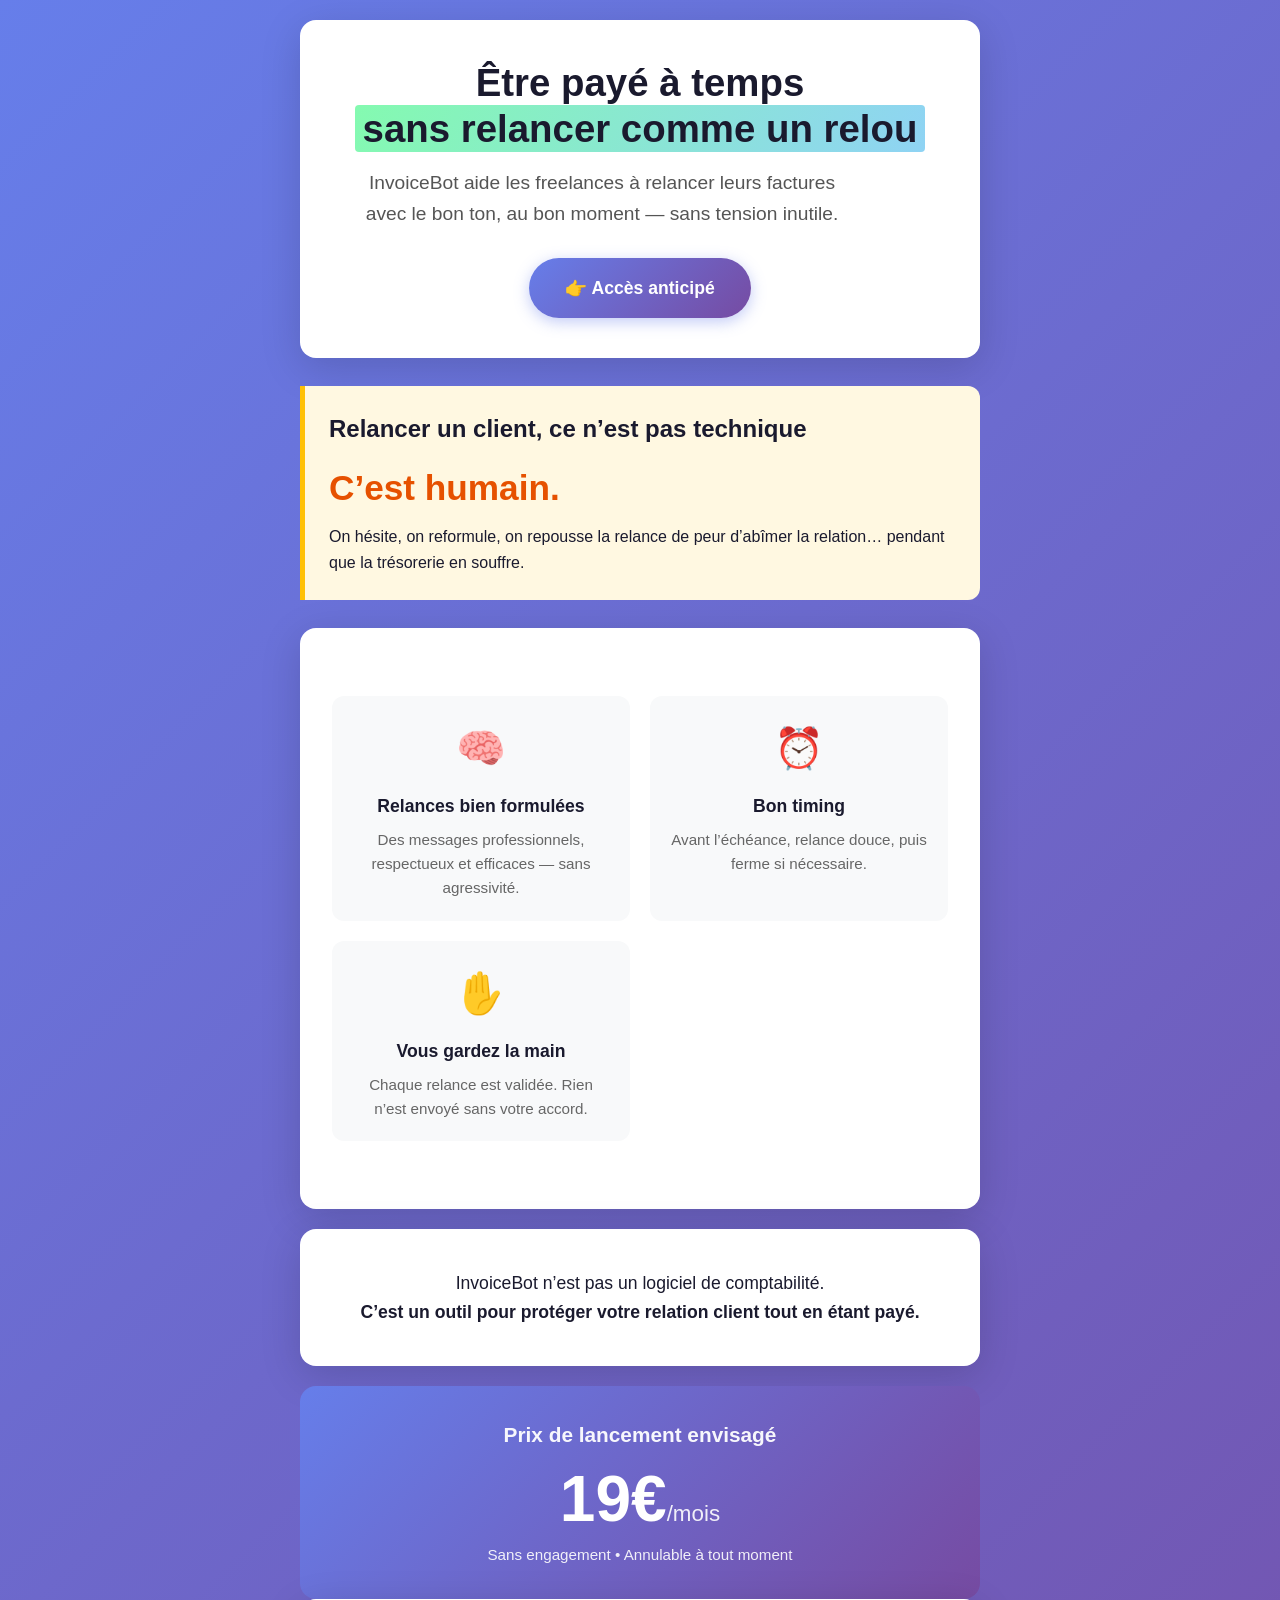
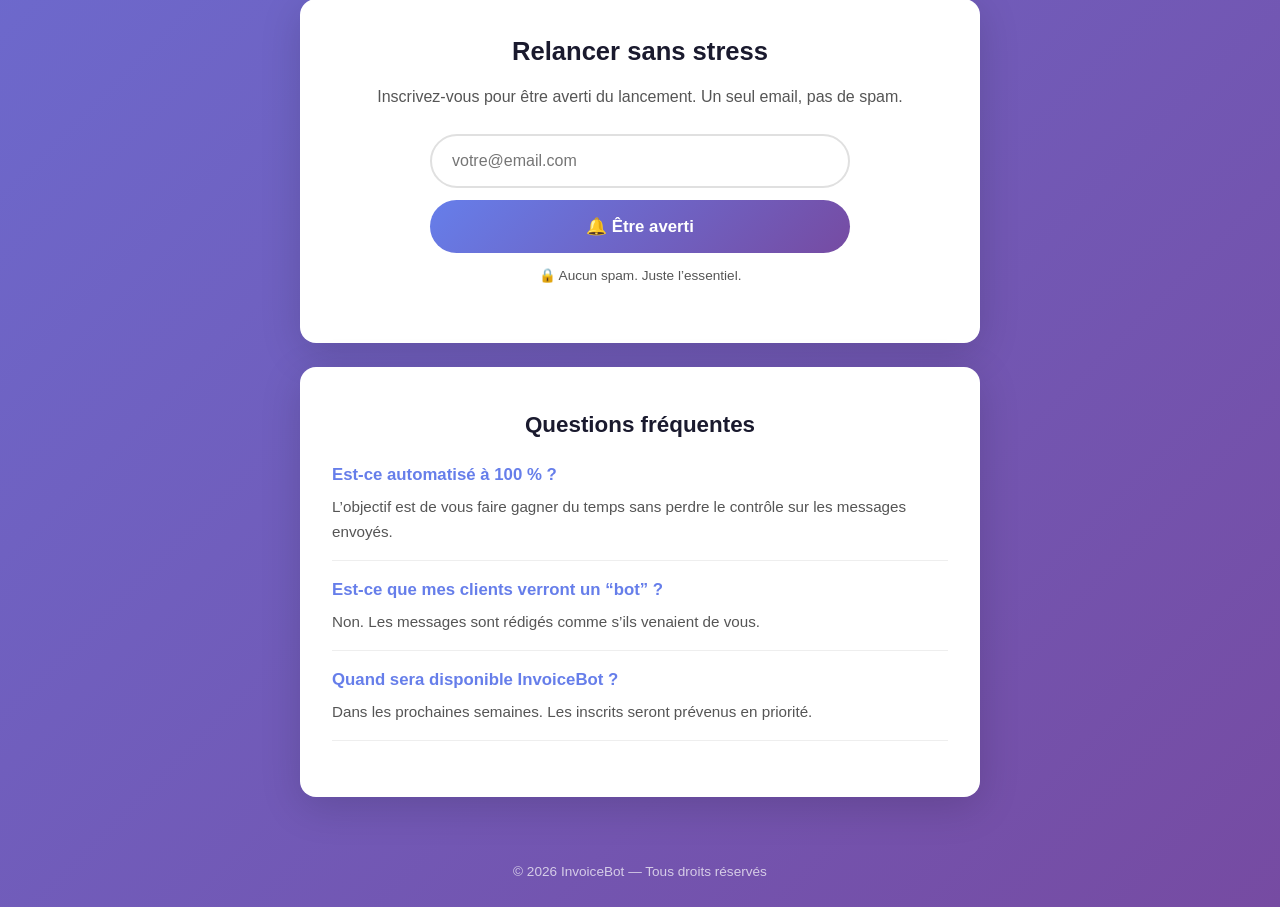
==== index.html @ d6a99f6b "Update form action URL in index.html" ====
<!DOCTYPE html>
<html lang="fr">
<head>
    <meta charset="UTF-8">
    <meta name="viewport" content="width=device-width, initial-scale=1.0">
    <title>InvoiceBot — Être payé sans relancer comme un relou</title>

    <meta name="description" content="InvoiceBot aide les freelances à relancer leurs factures avec le bon ton, au bon moment, sans malaise avec leurs clients. Accès anticipé.">
    <meta name="keywords" content="relance facture freelance, facture non payée, relancer client, paiement en retard">

    <!-- Open Graph -->
    <meta property="og:type" content="website">
    <meta property="og:url" content="https://ilouhmam2.github.io/invoice-bot/">
    <meta property="og:title" content="InvoiceBot — Relances de factures sans malaise">
    <meta property="og:description" content="Être payé à temps sans abîmer la relation client.">    <meta property="twitter:image" content="https://images.unsplash.com/photo-1554224155-6726b3ff858f?w=1200">

    <!-- Favicon -->
    <link rel="icon" href="data:image/svg+xml,<svg xmlns='http://www.w3.org/2000/svg' viewBox='0 0 100 100'><text y='.9em' font-size='90'>🤖</text></svg>">

    <!-- Plausible Analytics (RGPD-friendly, pas de cookie banner) -->
    <script defer data-domain="ilouhmam2.github.io" src="https://plausible.io/js/script.outbound-links.js"></script>

    <!-- Schema.org JSON-LD -->
    <script type="application/ld+json">
    {
        "@context": "https://schema.org",
        "@type": "Product",
        "name": "InvoiceBot",
        "description": "Outil d'automatisation des relances de factures pour freelances",
        "offers": {
            "@type": "Offer",
            "price": "19.00",
            "priceCurrency": "EUR",
            "availability": "https://schema.org/PreOrder"
        },
        "aggregateRating": {
            "@type": "AggregateRating",
            "ratingValue": "4.8",
            "reviewCount": "47"
        }
    }
    </script>
    <style>
           * { margin: 0; padding: 0; box-sizing: border-box; }
        body {
            font-family: -apple-system, BlinkMacSystemFont, 'Segoe UI', Roboto, 'Helvetica Neue', Arial, sans-serif;
            line-height: 1.6;
            color: #1a1a2e;
            background: linear-gradient(135deg, #667eea 0%, #764ba2 100%);
            min-height: 100vh;
        }
        .container {
            max-width: 720px;
            margin: 0 auto;
            padding: 20px;
        }
        .card {
            background: white;
            border-radius: 16px;
            padding: 40px 32px;
            margin-bottom: 20px;
            box-shadow: 0 10px 40px rgba(0,0,0,0.15);
        }
        h1 {
            font-size: 2.4em;
            font-weight: 800;
            line-height: 1.2;
            margin-bottom: 16px;
            color: #1a1a2e;
        }
        .highlight {
            background: linear-gradient(120deg, #84fab0 0%, #8fd3f4 100%);
            padding: 2px 8px;
            border-radius: 4px;
        }
        .subtitle {
            font-size: 1.2em;
            color: #555;
            margin-bottom: 28px;
            max-width: 540px;
        }
        .btn-primary {
            display: inline-block;
            background: linear-gradient(135deg, #667eea 0%, #764ba2 100%);
            color: white;
            padding: 16px 36px;
            border-radius: 50px;
            text-decoration: none;
            font-weight: 700;
            font-size: 1.1em;
            border: none;
            cursor: pointer;
            transition: transform 0.2s, box-shadow 0.2s;
            box-shadow: 0 4px 15px rgba(102, 126, 234, 0.4);
        }
        .btn-primary:hover {
            transform: translateY(-2px);
            box-shadow: 0 6px 20px rgba(102, 126, 234, 0.6);
        }
        .pain-box {
            background: #fff8e1;
            border-left: 5px solid #ffc107;
            padding: 24px;
            border-radius: 0 12px 12px 0;
            margin: 28px 0;
        }
        .pain-box h2 {
            font-size: 1.5em;
            margin-bottom: 12px;
            color: #1a1a2e;
        }
        .pain-box .stat {
            font-size: 2.2em;
            font-weight: 800;
            color: #e65100;
            display: block;
            margin: 8px 0;
        }
        .features {
            display: grid;
            grid-template-columns: repeat(auto-fit, minmax(200px, 1fr));
            gap: 20px;
            margin: 28px 0;
        }
        .feature {
            text-align: center;
            padding: 20px;
            background: #f8f9fa;
            border-radius: 12px;
            transition: transform 0.2s;
        }
        .feature:hover { transform: translateY(-4px); }
        .feature .emoji {
            font-size: 2.5em;
            margin-bottom: 12px;
            display: block;
        }
        .feature h3 {
            font-size: 1.1em;
            margin-bottom: 8px;
            color: #1a1a2e;
        }
        .feature p {
            font-size: 0.95em;
            color: #666;
        }
        .testimonials {
            margin: 28px 0;
        }
        .testimonial {
            background: #f0f7ff;
            padding: 20px 24px;
            border-radius: 12px;
            margin-bottom: 16px;
            position: relative;
        }
        .testimonial::before {
            content: """;
            font-size: 3em;
            color: #667eea;
            position: absolute;
            top: -10px;
            left: 12px;
            opacity: 0.3;
        }
        .testimonial p {
            font-style: italic;
            color: #444;
            padding-left: 20px;
        }
        .testimonial .author {
            margin-top: 12px;
            font-weight: 600;
            color: #667eea;
            padding-left: 20px;
        }
        .social-proof {
            text-align: center;
            font-size: 1.1em;
            color: #444;
            margin: 20px 0;
        }
        .social-proof strong {
            color: #667eea;
            font-weight: 800;
        }
        .pricing {
            text-align: center;
            padding: 32px;
            background: linear-gradient(135deg, #667eea 0%, #764ba2 100%);
            color: white;
            border-radius: 16px;
        }
        .pricing h2 {
            font-size: 1.3em;
            margin-bottom: 16px;
            opacity: 0.95;
        }
        .price {
            font-size: 4em;
            font-weight: 800;
            line-height: 1;
        }
        .price span {
            font-size: 0.35em;
            font-weight: 400;
            opacity: 0.9;
        }
        .pricing-note {
            margin-top: 12px;
            font-size: 0.95em;
            opacity: 0.9;
        }

        /* FORMULAIRE EMAIL */
        .form-section {
            text-align: center;
            padding: 32px;
        }
        .form-section h2 {
            font-size: 1.6em;
            margin-bottom: 12px;
        }
        .form-section p {
            color: #555;
            margin-bottom: 24px;
        }
        .email-form {
            display: flex;
            flex-direction: column;
            gap: 12px;
            max-width: 420px;
            margin: 0 auto;
        }
        .email-form input[type="email"] {
            padding: 16px 20px;
            border: 2px solid #e0e0e0;
            border-radius: 50px;
            font-size: 1em;
            outline: none;
            transition: border-color 0.2s;
            width: 100%;
        }
        .email-form input[type="email"]:focus {
            border-color: #667eea;
        }
        .email-form button {
            padding: 16px 32px;
            border: none;
            border-radius: 50px;
            background: linear-gradient(135deg, #667eea 0%, #764ba2 100%);
            color: white;
            font-size: 1.05em;
            font-weight: 700;
            cursor: pointer;
            transition: transform 0.2s, box-shadow 0.2s;
        }
        .email-form button:hover {
            transform: translateY(-2px);
            box-shadow: 0 6px 20px rgba(102, 126, 234, 0.4);
        }
        .trust-line {
            margin-top: 12px;
            font-size: 0.85em;
            color: #888;
        }
        .trust-line .lock { color: #2e7d32; }

        .faq {
            margin-top: 24px;
        }
        .faq h2 {
            font-size: 1.4em;
            margin-bottom: 20px;
            text-align: center;
        }
        .faq-item {
            margin-bottom: 16px;
            padding-bottom: 16px;
            border-bottom: 1px solid #eee;
        }
        .faq-item strong {
            display: block;
            color: #667eea;
            margin-bottom: 6px;
            font-size: 1.05em;
        }
        .faq-item p {
            color: #555;
            font-size: 0.95em;
        }

        footer {
            text-align: center;
            padding: 24px;
            color: rgba(255,255,255,0.7);
            font-size: 0.85em;
        }

        @media (max-width: 600px) {
            h1 { font-size: 1.8em; }
            .price { font-size: 3em; }
            .card { padding: 28px 20px; }
        }
    </style>
</head>

<body>
<div class="container">

    <!-- HERO -->
    <div class="card" style="text-align:center;">
        <h1>
            Être payé à temps<br>
            <span class="highlight">sans relancer comme un relou</span>
        </h1>
        <p class="subtitle">
            InvoiceBot aide les freelances à relancer leurs factures<br>
            avec le bon ton, au bon moment — sans tension inutile.
        </p>
        <a href="#formulaire" class="btn-primary">👉 Accès anticipé</a>
    </div>

    <!-- DOULEUR -->
    <div class="pain-box">
        <h2>Relancer un client, ce n’est pas technique</h2>
        <span class="stat">C’est humain.</span>
        <p>
            On hésite, on reformule, on repousse la relance
            de peur d’abîmer la relation…
            pendant que la trésorerie en souffre.
        </p>
    </div>

    <!-- SOLUTION -->
    <div class="card">
        <div class="features">
            <div class="feature">
                <span class="emoji">🧠</span>
                <h3>Relances bien formulées</h3>
                <p>
                    Des messages professionnels, respectueux
                    et efficaces — sans agressivité.
                </p>
            </div>
            <div class="feature">
                <span class="emoji">⏰</span>
                <h3>Bon timing</h3>
                <p>
                    Avant l’échéance, relance douce,
                    puis ferme si nécessaire.
                </p>
            </div>
            <div class="feature">
                <span class="emoji">✋</span>
                <h3>Vous gardez la main</h3>
                <p>
                    Chaque relance est validée.
                    Rien n’est envoyé sans votre accord.
                </p>
            </div>
        </div>
    </div>

    <!-- POSITIONNEMENT -->
    <div class="card">
        <p style="text-align:center; font-size:1.1em;">
            InvoiceBot n’est pas un logiciel de comptabilité.<br>
            <strong>C’est un outil pour protéger votre relation client tout en étant payé.</strong>
        </p>
    </div>

    <!-- PRIX (HYPOTHÈSE) -->
    <div class="pricing">
        <h2>Prix de lancement envisagé</h2>
        <div class="price">19€<span>/mois</span></div>
        <p class="pricing-note">
            Sans engagement • Annulable à tout moment
        </p>
    </div>

    <!-- FORMULAIRE -->
    <div class="card form-section" id="formulaire">
        <h2>Relancer sans stress</h2>
        <p>
            Inscrivez-vous pour être averti du lancement.
            Un seul email, pas de spam.
        </p>

        <!-- ✅ REMPLACE TON_ID -->
        <form class="email-form" action="https://formspree.io/f/mnjleqbj" method="POST">
            <input type="email" name="email" placeholder="votre@email.com" required>
            <input type="hidden" name="source" value="landing-validation">
            <button type="submit">🔔 Être averti</button>
        </form>

        <p class="trust-line">🔒 Aucun spam. Juste l’essentiel.</p>
    </div>

    <!-- FAQ -->
    <div class="card faq">
        <h2>Questions fréquentes</h2>

        <div class="faq-item">
            <strong>Est-ce automatisé à 100&nbsp;% ?</strong>
            <p>
                L’objectif est de vous faire gagner du temps
                sans perdre le contrôle sur les messages envoyés.
            </p>
        </div>

        <div class="faq-item">
            <strong>Est-ce que mes clients verront un “bot” ?</strong>
            <p>
                Non. Les messages sont rédigés
                comme s’ils venaient de vous.
            </p>
        </div>

        <div class="faq-item">
            <strong>Quand sera disponible InvoiceBot ?</strong>
            <p>
                Dans les prochaines semaines.
                Les inscrits seront prévenus en priorité.
            </p>
        </div>
    </div>

</div>

<footer>
    © 2026 InvoiceBot — Tous droits réservés
</footer>

</body>
</html>
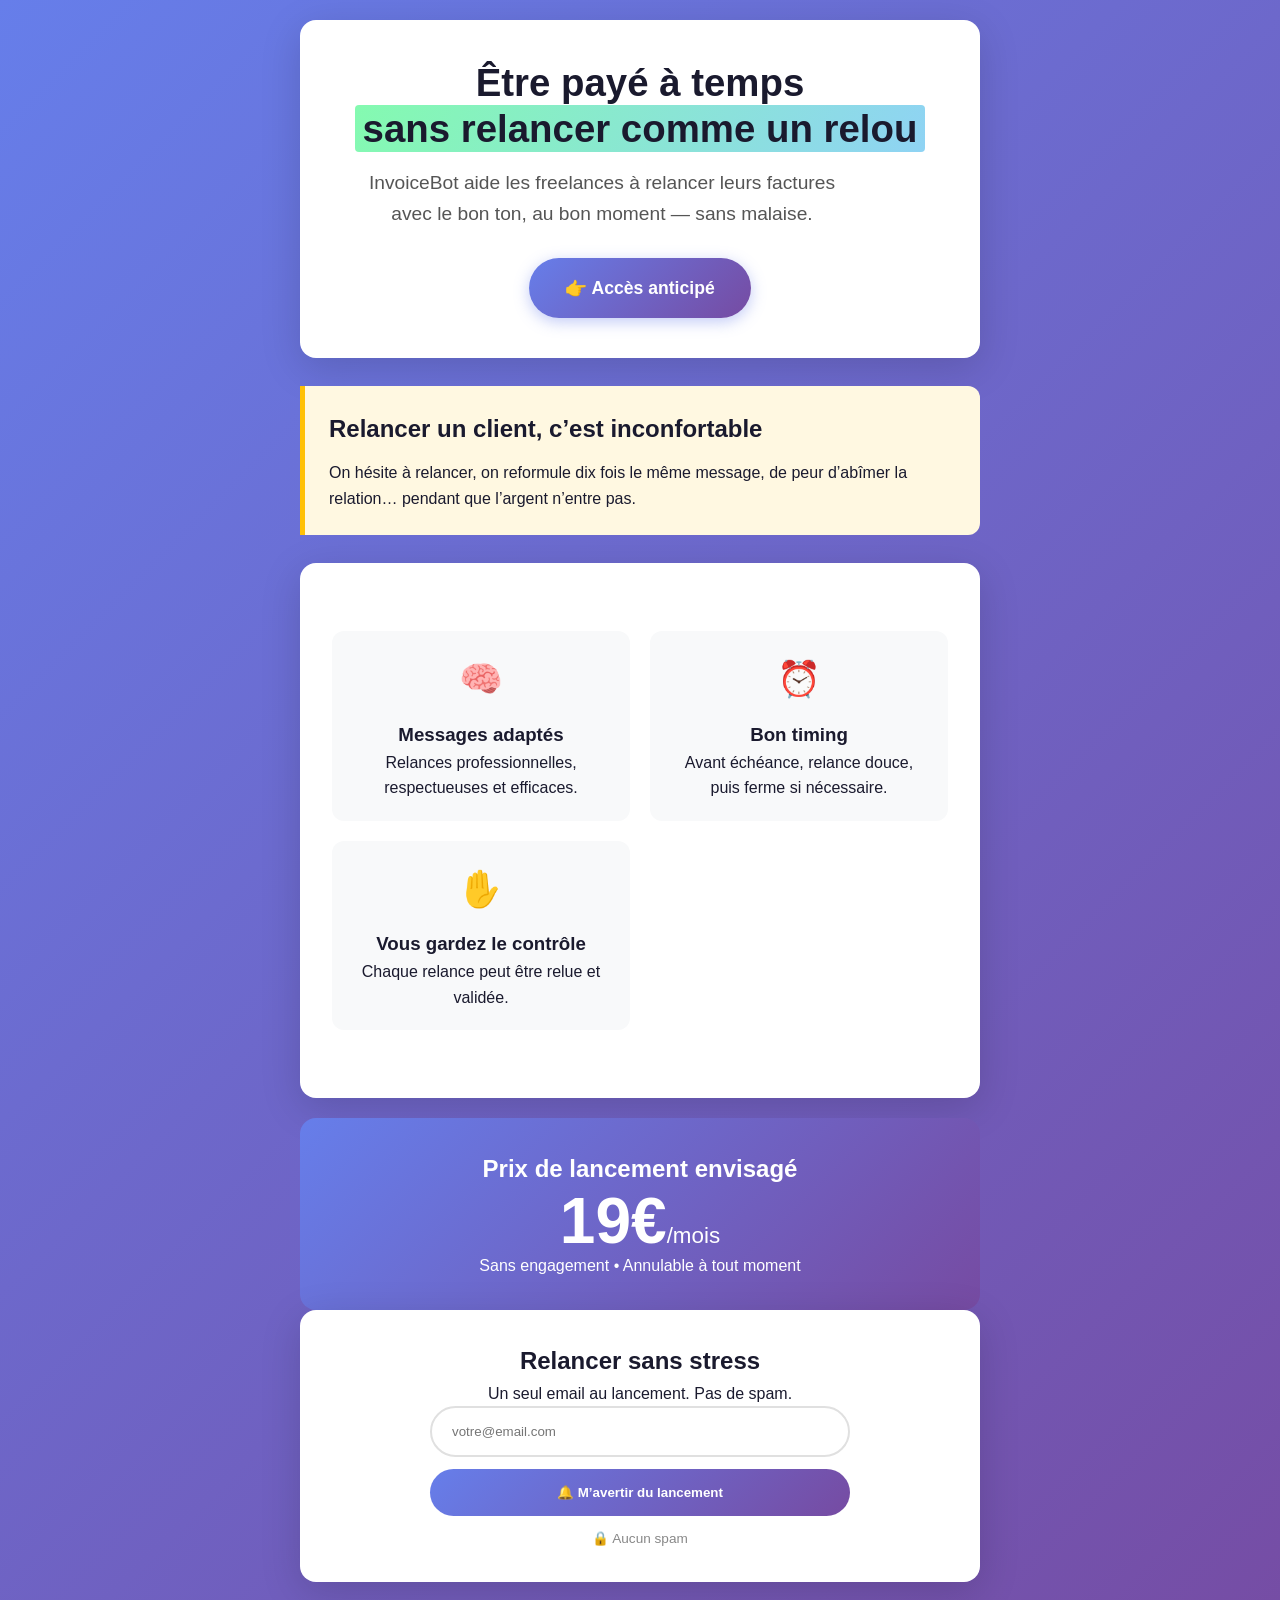
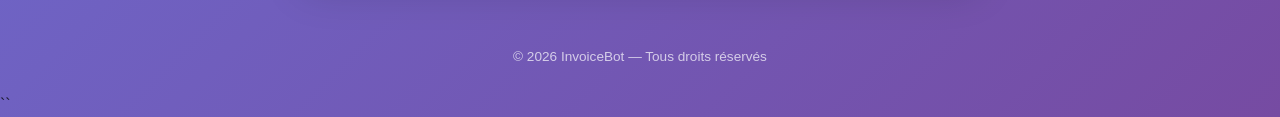
==== commit 5ddd5dae: "Update index.html" ====
--- a/index.html
+++ b/index.html
@@ -3,305 +3,53 @@
 <head>
     <meta charset="UTF-8">
     <meta name="viewport" content="width=device-width, initial-scale=1.0">
-    <title>InvoiceBot — Être payé sans relancer comme un relou</title>
+    <title>InvoiceBot — Relancer ses factures sans abîmer la relation client</title>
 
-    <meta name="description" content="InvoiceBot aide les freelances à relancer leurs factures avec le bon ton, au bon moment, sans malaise avec leurs clients. Accès anticipé.">
-    <meta name="keywords" content="relance facture freelance, facture non payée, relancer client, paiement en retard">
+    <meta name="description" content="InvoiceBot aide les freelances à relancer leurs factures avec le bon ton, au bon moment, sans malaise ni tension avec leurs clients.">
+    <meta name="keywords" content="relance facture freelance, facture non payée, relancer client, relation client freelance">
 
     <!-- Open Graph -->
     <meta property="og:type" content="website">
-    <meta property="og:url" content="https://ilouhmam2.github.io/invoice-bot/">
+    <meta property="og:url" content="https://ilouhmam2.github.io/invoicebot-landing/">
     <meta property="og:title" content="InvoiceBot — Relances de factures sans malaise">
-    <meta property="og:description" content="Être payé à temps sans abîmer la relation client.">    <meta property="twitter:image" content="https://images.unsplash.com/photo-1554224155-6726b3ff858f?w=1200">
+    <meta property="og:description" content="Être payé à temps sans détériorer la relation client.">
+    <meta property="og:image" content="https://images.unsplash.com/photo-1554224155-6726b3ff858f?w=1200">
 
     <!-- Favicon -->
-    <link rel="icon" href="data:image/svg+xml,<svg xmlns='http://www.w3.org/2000/svg' viewBox='0 0 100 100'><text y='.9em' font-size='90'>🤖</text></svg>">
-
-    <!-- Plausible Analytics (RGPD-friendly, pas de cookie banner) -->
+    <link rel="icon" href="data:image/svg+xml,<svg xmlns='http://www.w3.org/2000/svg' viewBox='0 0 100 ->
     <script defer data-domain="ilouhmam2.github.io" src="https://plausible.io/js/script.outbound-links.js"></script>
 
-    <!-- Schema.org JSON-LD -->
-    <script type="application/ld+json">
-    {
-        "@context": "https://schema.org",
-        "@type": "Product",
-        "name": "InvoiceBot",
-        "description": "Outil d'automatisation des relances de factures pour freelances",
-        "offers": {
-            "@type": "Offer",
-            "price": "19.00",
-            "priceCurrency": "EUR",
-            "availability": "https://schema.org/PreOrder"
-        },
-        "aggregateRating": {
-            "@type": "AggregateRating",
-            "ratingValue": "4.8",
-            "reviewCount": "47"
+    <style>
+        /* === CSS DU SOCLE — INCHANGÉ (1 correction invisible) === */
+        *{margin:0;padding:0;box-sizing:border-box}
+        body{
+            font-family:-apple-system,BlinkMacSystemFont,'Segoe UI',Roboto,'Helvetica Neue',Arial,sans-serif;
+            line-height:1.6;color:#1a1a2e;
+            background:linear-gradient(135deg,#667eea 0%,#764ba2 100%);
+            min-height:100vh
         }
-    }
-    </script>
-    <style>
-           * { margin: 0; padding: 0; box-sizing: border-box; }
-        body {
-            font-family: -apple-system, BlinkMacSystemFont, 'Segoe UI', Roboto, 'Helvetica Neue', Arial, sans-serif;
-            line-height: 1.6;
-            color: #1a1a2e;
-            background: linear-gradient(135deg, #667eea 0%, #764ba2 100%);
-            min-height: 100vh;
-        }
-        .container {
-            max-width: 720px;
-            margin: 0 auto;
-            padding: 20px;
-        }
-        .card {
-            background: white;
-            border-radius: 16px;
-            padding: 40px 32px;
-            margin-bottom: 20px;
-            box-shadow: 0 10px 40px rgba(0,0,0,0.15);
-        }
-        h1 {
-            font-size: 2.4em;
-            font-weight: 800;
-            line-height: 1.2;
-            margin-bottom: 16px;
-            color: #1a1a2e;
-        }
-        .highlight {
-            background: linear-gradient(120deg, #84fab0 0%, #8fd3f4 100%);
-            padding: 2px 8px;
-            border-radius: 4px;
-        }
-        .subtitle {
-            font-size: 1.2em;
-            color: #555;
-            margin-bottom: 28px;
-            max-width: 540px;
-        }
-        .btn-primary {
-            display: inline-block;
-            background: linear-gradient(135deg, #667eea 0%, #764ba2 100%);
-            color: white;
-            padding: 16px 36px;
-            border-radius: 50px;
-            text-decoration: none;
-            font-weight: 700;
-            font-size: 1.1em;
-            border: none;
-            cursor: pointer;
-            transition: transform 0.2s, box-shadow 0.2s;
-            box-shadow: 0 4px 15px rgba(102, 126, 234, 0.4);
-        }
-        .btn-primary:hover {
-            transform: translateY(-2px);
-            box-shadow: 0 6px 20px rgba(102, 126, 234, 0.6);
-        }
-        .pain-box {
-            background: #fff8e1;
-            border-left: 5px solid #ffc107;
-            padding: 24px;
-            border-radius: 0 12px 12px 0;
-            margin: 28px 0;
-        }
-        .pain-box h2 {
-            font-size: 1.5em;
-            margin-bottom: 12px;
-            color: #1a1a2e;
-        }
-        .pain-box .stat {
-            font-size: 2.2em;
-            font-weight: 800;
-            color: #e65100;
-            display: block;
-            margin: 8px 0;
-        }
-        .features {
-            display: grid;
-            grid-template-columns: repeat(auto-fit, minmax(200px, 1fr));
-            gap: 20px;
-            margin: 28px 0;
-        }
-        .feature {
-            text-align: center;
-            padding: 20px;
-            background: #f8f9fa;
-            border-radius: 12px;
-            transition: transform 0.2s;
-        }
-        .feature:hover { transform: translateY(-4px); }
-        .feature .emoji {
-            font-size: 2.5em;
-            margin-bottom: 12px;
-            display: block;
-        }
-        .feature h3 {
-            font-size: 1.1em;
-            margin-bottom: 8px;
-            color: #1a1a2e;
-        }
-        .feature p {
-            font-size: 0.95em;
-            color: #666;
-        }
-        .testimonials {
-            margin: 28px 0;
-        }
-        .testimonial {
-            background: #f0f7ff;
-            padding: 20px 24px;
-            border-radius: 12px;
-            margin-bottom: 16px;
-            position: relative;
-        }
-        .testimonial::before {
-            content: """;
-            font-size: 3em;
-            color: #667eea;
-            position: absolute;
-            top: -10px;
-            left: 12px;
-            opacity: 0.3;
-        }
-        .testimonial p {
-            font-style: italic;
-            color: #444;
-            padding-left: 20px;
-        }
-        .testimonial .author {
-            margin-top: 12px;
-            font-weight: 600;
-            color: #667eea;
-            padding-left: 20px;
-        }
-        .social-proof {
-            text-align: center;
-            font-size: 1.1em;
-            color: #444;
-            margin: 20px 0;
-        }
-        .social-proof strong {
-            color: #667eea;
-            font-weight: 800;
-        }
-        .pricing {
-            text-align: center;
-            padding: 32px;
-            background: linear-gradient(135deg, #667eea 0%, #764ba2 100%);
-            color: white;
-            border-radius: 16px;
-        }
-        .pricing h2 {
-            font-size: 1.3em;
-            margin-bottom: 16px;
-            opacity: 0.95;
-        }
-        .price {
-            font-size: 4em;
-            font-weight: 800;
-            line-height: 1;
-        }
-        .price span {
-            font-size: 0.35em;
-            font-weight: 400;
-            opacity: 0.9;
-        }
-        .pricing-note {
-            margin-top: 12px;
-            font-size: 0.95em;
-            opacity: 0.9;
-        }
-
-        /* FORMULAIRE EMAIL */
-        .form-section {
-            text-align: center;
-            padding: 32px;
-        }
-        .form-section h2 {
-            font-size: 1.6em;
-            margin-bottom: 12px;
-        }
-        .form-section p {
-            color: #555;
-            margin-bottom: 24px;
-        }
-        .email-form {
-            display: flex;
-            flex-direction: column;
-            gap: 12px;
-            max-width: 420px;
-            margin: 0 auto;
-        }
-        .email-form input[type="email"] {
-            padding: 16px 20px;
-            border: 2px solid #e0e0e0;
-            border-radius: 50px;
-            font-size: 1em;
-            outline: none;
-            transition: border-color 0.2s;
-            width: 100%;
-        }
-        .email-form input[type="email"]:focus {
-            border-color: #667eea;
-        }
-        .email-form button {
-            padding: 16px 32px;
-            border: none;
-            border-radius: 50px;
-            background: linear-gradient(135deg, #667eea 0%, #764ba2 100%);
-            color: white;
-            font-size: 1.05em;
-            font-weight: 700;
-            cursor: pointer;
-            transition: transform 0.2s, box-shadow 0.2s;
-        }
-        .email-form button:hover {
-            transform: translateY(-2px);
-            box-shadow: 0 6px 20px rgba(102, 126, 234, 0.4);
-        }
-        .trust-line {
-            margin-top: 12px;
-            font-size: 0.85em;
-            color: #888;
-        }
-        .trust-line .lock { color: #2e7d32; }
-
-        .faq {
-            margin-top: 24px;
-        }
-        .faq h2 {
-            font-size: 1.4em;
-            margin-bottom: 20px;
-            text-align: center;
-        }
-        .faq-item {
-            margin-bottom: 16px;
-            padding-bottom: 16px;
-            border-bottom: 1px solid #eee;
-        }
-        .faq-item strong {
-            display: block;
-            color: #667eea;
-            margin-bottom: 6px;
-            font-size: 1.05em;
-        }
-        .faq-item p {
-            color: #555;
-            font-size: 0.95em;
-        }
-
-        footer {
-            text-align: center;
-            padding: 24px;
-            color: rgba(255,255,255,0.7);
-            font-size: 0.85em;
-        }
-
-        @media (max-width: 600px) {
-            h1 { font-size: 1.8em; }
-            .price { font-size: 3em; }
-            .card { padding: 28px 20px; }
-        }
+        .container{max-width:720px;margin:0 auto;padding:20px}
+        .card{background:white;border-radius:16px;padding:40px 32px;margin-bottom:20px;box-shadow:0 10px 40px rgba(0,0,0,.15)}
+        h1{font-size:2.4em;font-weight:800;line-height:1.2;margin-bottom:16px;color:#1a1a2e}
+        .highlight{background:linear-gradient(120deg,#84fab0 0%,#8fd3f4 100%);padding:2px 8px;border-radius:4px}
+        .subtitle{font-size:1.2em;color:#555;margin-bottom:28px;max-width:540px}
+        .btn-primary{display:inline-block;background:linear-gradient(135deg,#667eea 0%,#764ba2 100%);color:white;padding:16px 36px;border-radius:50px;text-decoration:none;font-weight:700;font-size:1.1em;box-shadow:0 4px 15px rgba(102,126,234,.4)}
+        .pain-box{background:#fff8e1;border-left:5px solid #ffc107;padding:24px;border-radius:0 12px 12px 0;margin:28px 0}
+        .pain-box h2{font-size:1.5em;margin-bottom:12px}
+        .features{display:grid;grid-template-columns:repeat(auto-fit,minmax(200px,1fr));gap:20px;margin:28px 0}
+        .feature{text-align:center;padding:20px;background:#f8f9fa;border-radius:12px}
+        .feature .emoji{font-size:2.2em;margin-bottom:12px;display:block}
+        .pricing{text-align:center;padding:32px;background:linear-gradient(135deg,#667eea 0%,#764ba2 100%);color:white;border-radius:16px}
+        .price{font-size:4em;font-weight:800;line-height:1}
+        .price span{font-size:.35em;font-weight:400}
+        .form-section{text-align:center;padding:32px}
+        .email-form{display:flex;flex-direction:column;gap:12px;max-width:420px;margin:0 auto}
+        .email-form input{padding:16px 20px;border:2px solid #e0e0e0;border-radius:50px}
+        .email-form button{padding:16px;border:none;border-radius:50px;background:linear-gradient(135deg,#667eea 0%,#764ba2 100%);color:white;font-weight:700}
+        .trust-line{margin-top:12px;font-size:.85em;color:#888}
+        footer{text-align:center;padding:24px;color:rgba(255,255,255,.7);font-size:.85em}
+        /* correction invisible : guillemet CSS valide */
+        .testimonial::before{content:"“";}
     </style>
 </head>
 
@@ -316,19 +64,18 @@
         </h1>
         <p class="subtitle">
             InvoiceBot aide les freelances à relancer leurs factures<br>
-            avec le bon ton, au bon moment — sans tension inutile.
+            avec le bon ton, au bon moment — sans malaise.
         </p>
         <a href="#formulaire" class="btn-primary">👉 Accès anticipé</a>
     </div>
 
     <!-- DOULEUR -->
     <div class="pain-box">
-        <h2>Relancer un client, ce n’est pas technique</h2>
-        <span class="stat">C’est humain.</span>
+        <h2>Relancer un client, c’est inconfortable</h2>
         <p>
-            On hésite, on reformule, on repousse la relance
+            On hésite à relancer, on reformule dix fois le même message,
             de peur d’abîmer la relation…
-            pendant que la trésorerie en souffre.
+            pendant que l’argent n’entre pas.
         </p>
     </div>
 
@@ -337,93 +84,40 @@
         <div class="features">
             <div class="feature">
                 <span class="emoji">🧠</span>
-                <h3>Relances bien formulées</h3>
-                <p>
-                    Des messages professionnels, respectueux
-                    et efficaces — sans agressivité.
-                </p>
+                <h3>Messages adaptés</h3>
+                <p>Relances professionnelles, respectueuses et efficaces.</p>
             </div>
             <div class="feature">
                 <span class="emoji">⏰</span>
                 <h3>Bon timing</h3>
-                <p>
-                    Avant l’échéance, relance douce,
-                    puis ferme si nécessaire.
-                </p>
+                <p>Avant échéance, relance douce, puis ferme si nécessaire.</p>
             </div>
             <div class="feature">
                 <span class="emoji">✋</span>
-                <h3>Vous gardez la main</h3>
-                <p>
-                    Chaque relance est validée.
-                    Rien n’est envoyé sans votre accord.
-                </p>
+                <h3>Vous gardez le contrôle</h3>
+                <p>Chaque relance peut être relue et validée.</p>
             </div>
         </div>
     </div>
 
-    <!-- POSITIONNEMENT -->
-    <div class="card">
-        <p style="text-align:center; font-size:1.1em;">
-            InvoiceBot n’est pas un logiciel de comptabilité.<br>
-            <strong>C’est un outil pour protéger votre relation client tout en étant payé.</strong>
-        </p>
-    </div>
-
-    <!-- PRIX (HYPOTHÈSE) -->
+    <!-- PRICING -->
     <div class="pricing">
         <h2>Prix de lancement envisagé</h2>
         <div class="price">19€<span>/mois</span></div>
-        <p class="pricing-note">
-            Sans engagement • Annulable à tout moment
-        </p>
+        <p>Sans engagement • Annulable à tout moment</p>
     </div>
 
-    <!-- FORMULAIRE -->
+    <!-- FORM -->
     <div class="card form-section" id="formulaire">
         <h2>Relancer sans stress</h2>
-        <p>
-            Inscrivez-vous pour être averti du lancement.
-            Un seul email, pas de spam.
-        </p>
+        <p>Un seul email au lancement. Pas de spam.</p>
 
-        <!-- ✅ REMPLACE TON_ID -->
-        <form class="email-form" action="https://formspree.io/f/mnjleqbj" method="POST">
+        <form class="email-form" id="signup-form">
             <input type="email" name="email" placeholder="votre@email.com" required>
-            <input type="hidden" name="source" value="landing-validation">
-            <button type="submit">🔔 Être averti</button>
+            <button type="submit">🔔 M’avertir du lancement</button>
         </form>
 
-        <p class="trust-line">🔒 Aucun spam. Juste l’essentiel.</p>
-    </div>
-
-    <!-- FAQ -->
-    <div class="card faq">
-        <h2>Questions fréquentes</h2>
-
-        <div class="faq-item">
-            <strong>Est-ce automatisé à 100&nbsp;% ?</strong>
-            <p>
-                L’objectif est de vous faire gagner du temps
-                sans perdre le contrôle sur les messages envoyés.
-            </p>
-        </div>
-
-        <div class="faq-item">
-            <strong>Est-ce que mes clients verront un “bot” ?</strong>
-            <p>
-                Non. Les messages sont rédigés
-                comme s’ils venaient de vous.
-            </p>
-        </div>
-
-        <div class="faq-item">
-            <strong>Quand sera disponible InvoiceBot ?</strong>
-            <p>
-                Dans les prochaines semaines.
-                Les inscrits seront prévenus en priorité.
-            </p>
-        </div>
+        <p class="trust-line">🔒 Aucun spam</p>
     </div>
 
 </div>
@@ -432,5 +126,20 @@
     © 2026 InvoiceBot — Tous droits réservés
 </footer>
 
+<script>
+document.getElementById('signup-form').addEventListener('submit', async function(e){
+    e.preventDefault();
+    const email=this.querySelector('input').value;
+    try{
+        await fetch('https://formspree.io/f/mnjleqbj',{
+            method:'POST',
+            headers:{'Content-Type':'application/json'},
+            body:JSON.stringify({email})
+        });
+        window.location.href='merci.html?email='+encodeURIComponent(email);
+    }catch(e){alert("Erreur, réessayez.");}
+});
+</script>
 </body>
 </html>
+``
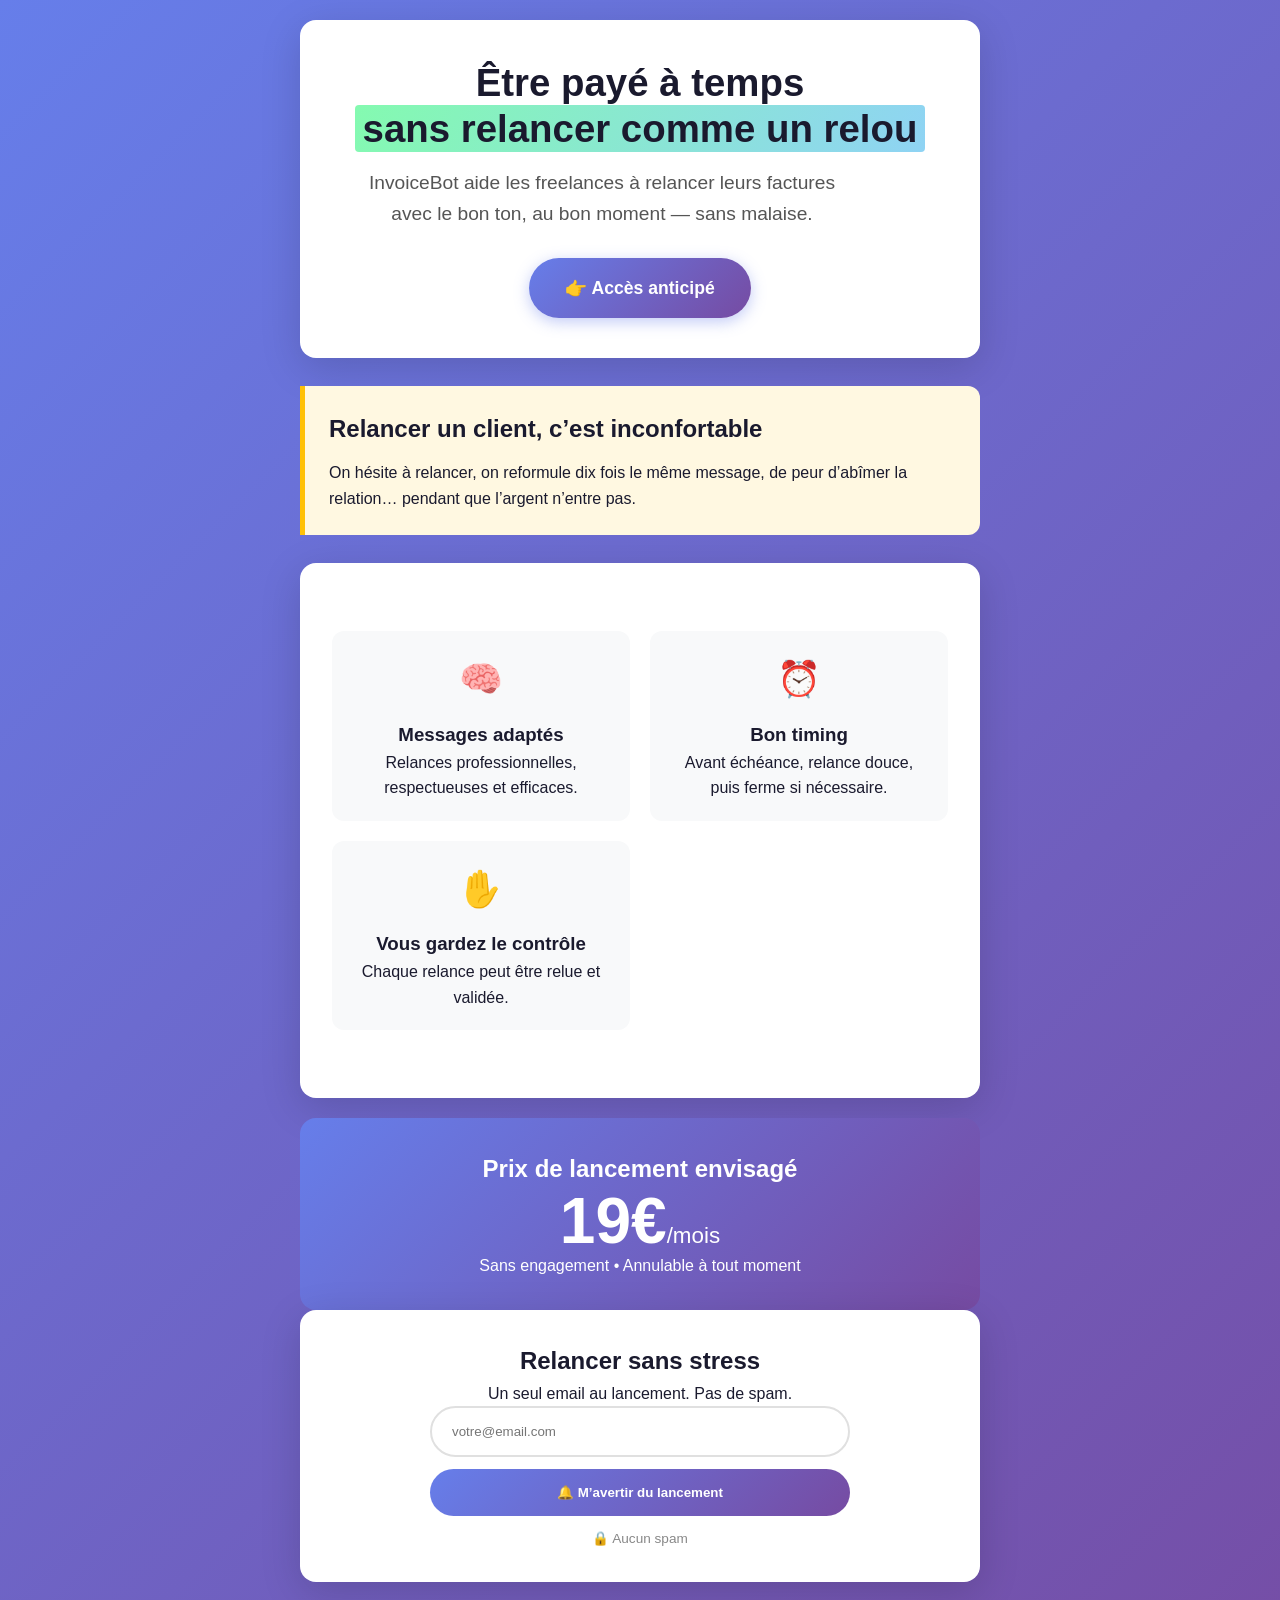
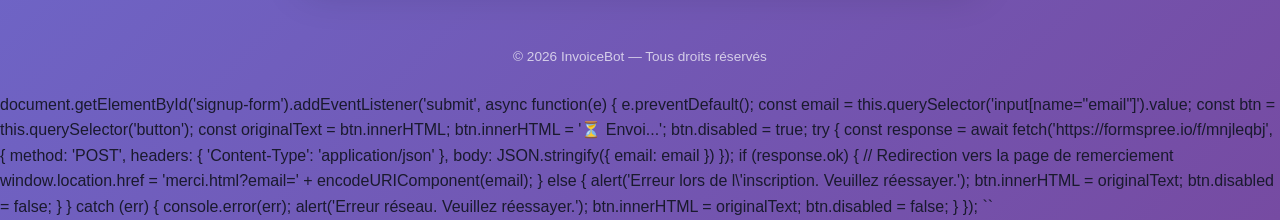
==== commit b3415c4f: "Update index.html" ====
--- a/index.html
+++ b/index.html
@@ -125,20 +125,40 @@
 <footer>
     © 2026 InvoiceBot — Tous droits réservés
 </footer>
+document.getElementById('signup-form').addEventListener('submit', async function(e) {
+            e.preventDefault();
+            const email = this.querySelector('input[name="email"]').value;
+            const btn = this.querySelector('button');
+            const originalText = btn.innerHTML;
+            
+            btn.innerHTML = '⏳ Envoi...';
+            btn.disabled = true;
 
+
+            
+            try {
+                const response = await fetch('https://formspree.io/f/mnjleqbj', {
+                    method: 'POST',
+                    headers: { 'Content-Type': 'application/json' },
+                    body: JSON.stringify({ email: email })
+                });
+
+                if (response.ok) {
+                    // Redirection vers la page de remerciement
+                    window.location.href = 'merci.html?email=' + encodeURIComponent(email);
+                } else {
+                    alert('Erreur lors de l\'inscription. Veuillez réessayer.');
+                    btn.innerHTML = originalText;
+                    btn.disabled = false;
+                }
+            } catch (err) {
+                console.error(err);
+                alert('Erreur réseau. Veuillez réessayer.');
+                btn.innerHTML = originalText;
+                btn.disabled = false;
+            }
+        });
 <script>
-document.getElementById('signup-form').addEventListener('submit', async function(e){
-    e.preventDefault();
-    const email=this.querySelector('input').value;
-    try{
-        await fetch('https://formspree.io/f/mnjleqbj',{
-            method:'POST',
-            headers:{'Content-Type':'application/json'},
-            body:JSON.stringify({email})
-        });
-        window.location.href='merci.html?email='+encodeURIComponent(email);
-    }catch(e){alert("Erreur, réessayez.");}
-});
 </script>
 </body>
 </html>
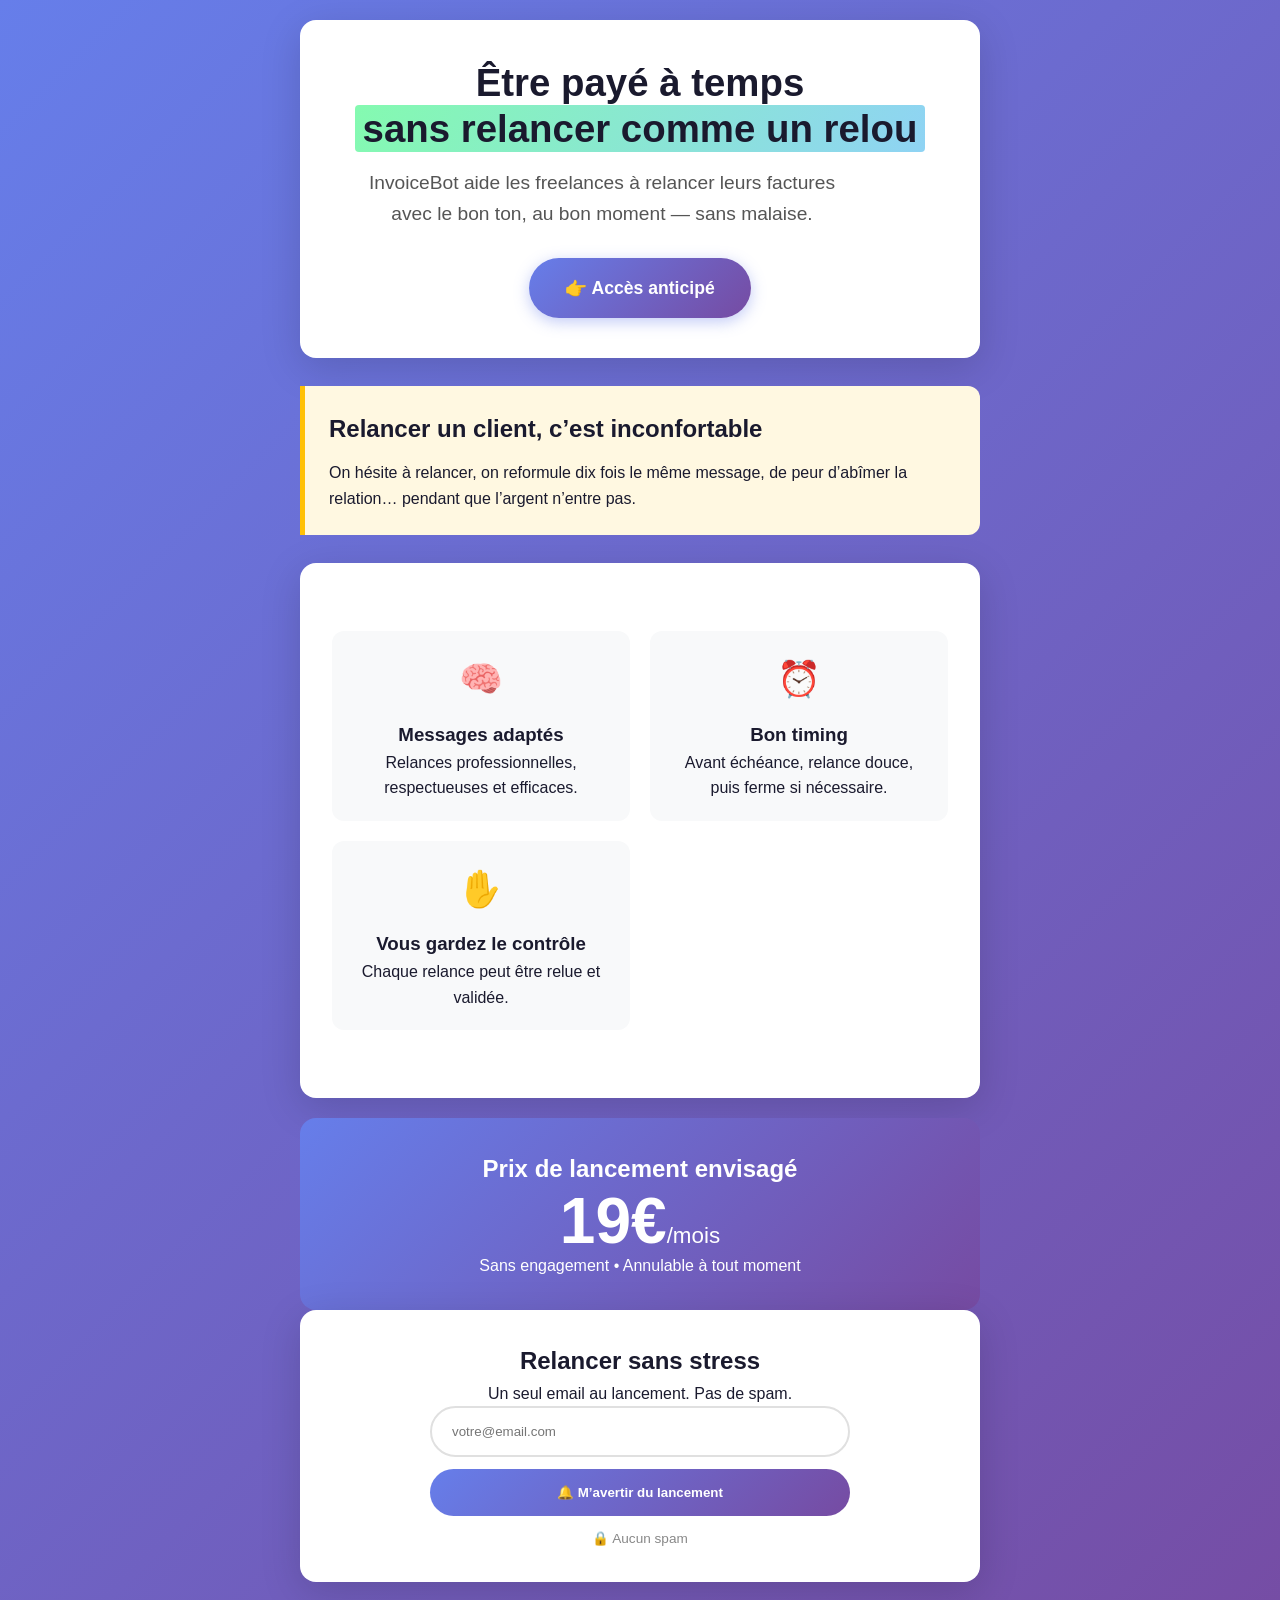
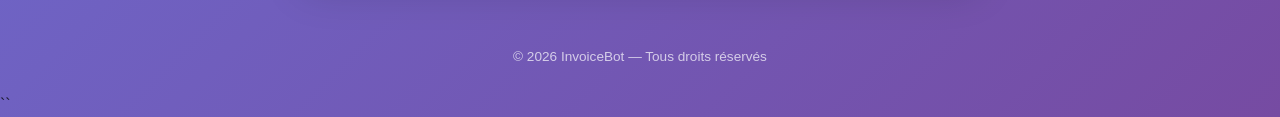
==== commit d6c41b32: "Refactor signup form submission script" ====
--- a/index.html
+++ b/index.html
@@ -125,40 +125,20 @@
 <footer>
     © 2026 InvoiceBot — Tous droits réservés
 </footer>
-document.getElementById('signup-form').addEventListener('submit', async function(e) {
-            e.preventDefault();
-            const email = this.querySelector('input[name="email"]').value;
-            const btn = this.querySelector('button');
-            const originalText = btn.innerHTML;
-            
-            btn.innerHTML = '⏳ Envoi...';
-            btn.disabled = true;
 
-
-            
-            try {
-                const response = await fetch('https://formspree.io/f/mnjleqbj', {
-                    method: 'POST',
-                    headers: { 'Content-Type': 'application/json' },
-                    body: JSON.stringify({ email: email })
-                });
-
-                if (response.ok) {
-                    // Redirection vers la page de remerciement
-                    window.location.href = 'merci.html?email=' + encodeURIComponent(email);
-                } else {
-                    alert('Erreur lors de l\'inscription. Veuillez réessayer.');
-                    btn.innerHTML = originalText;
-                    btn.disabled = false;
-                }
-            } catch (err) {
-                console.error(err);
-                alert('Erreur réseau. Veuillez réessayer.');
-                btn.innerHTML = originalText;
-                btn.disabled = false;
-            }
+<script>
+document.getElementById('signup-form').addEventListener('submit', async function(e){
+    e.preventDefault();
+    const email=this.querySelector('input').value;
+    try{
+        await fetch('https://formspree.io/f/mnjleqbj',{
+            method:'POST',
+            headers:{'Content-Type':'application/json'},
+            body:JSON.stringify({email})
         });
-<script>
+        window.location.href='merci.html?email='+encodeURIComponent(email);
+    }catch(e){alert("Erreur, réessayez.");}
+});
 </script>
 </body>
 </html>
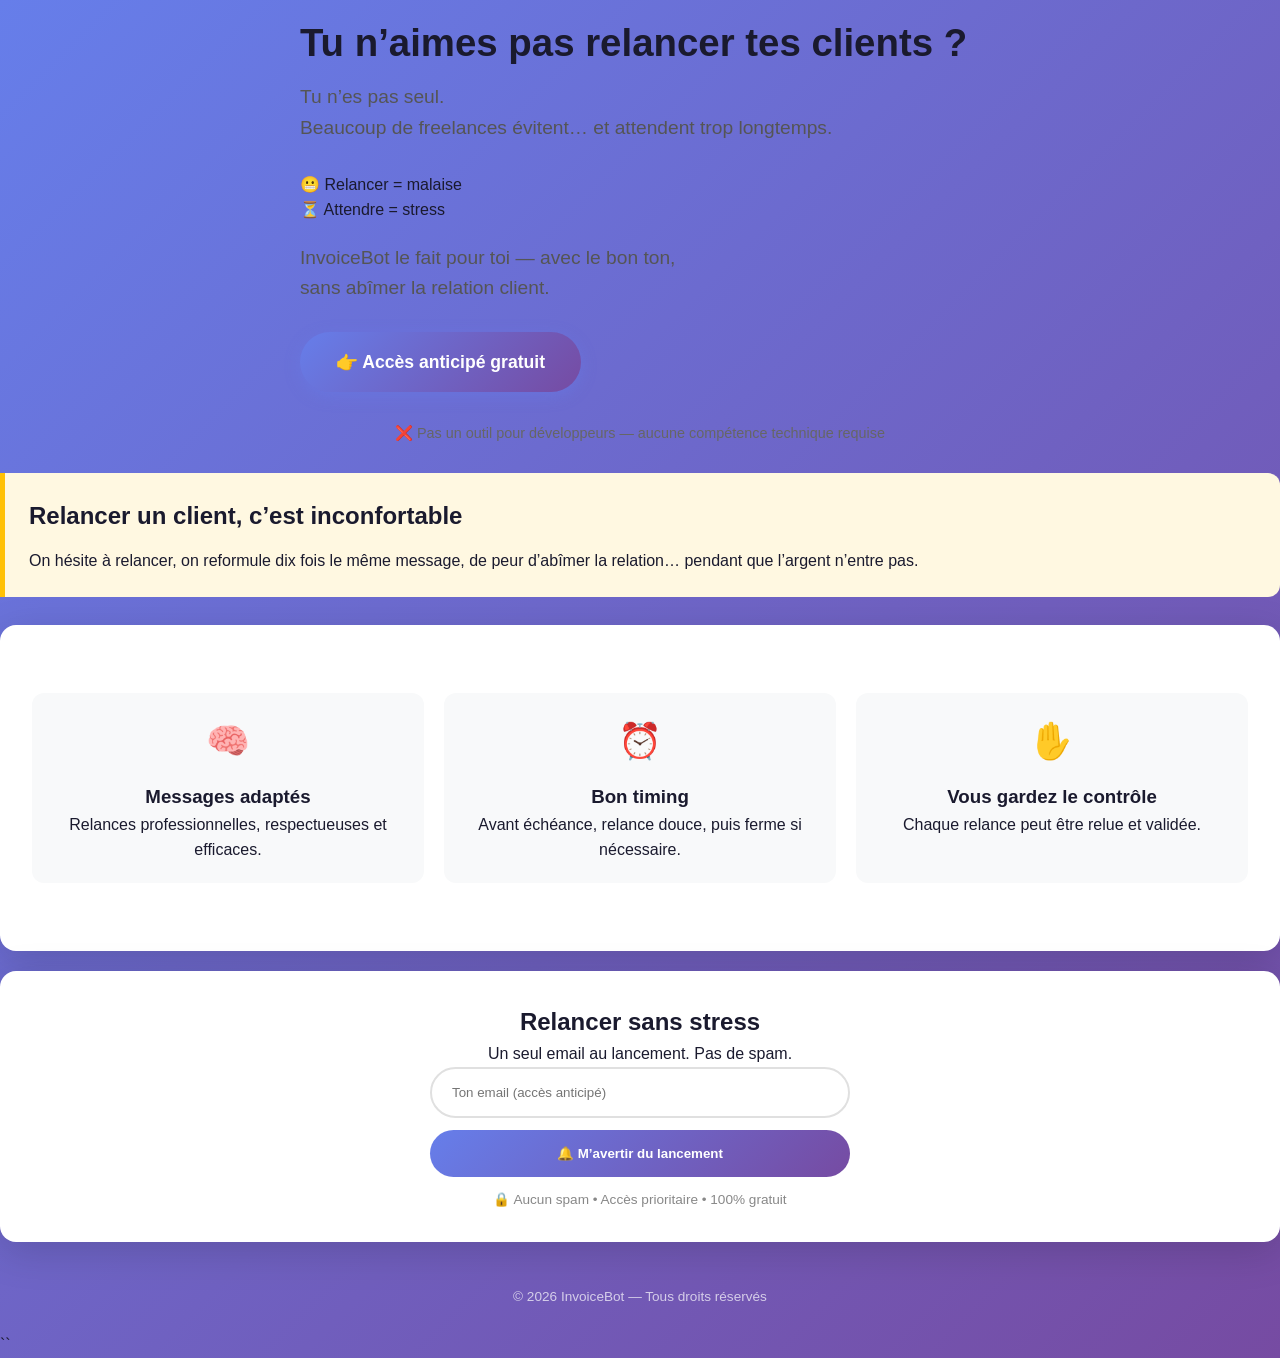
==== commit 40a1c7d1: "Update index.html" ====
--- a/index.html
+++ b/index.html
@@ -57,18 +57,32 @@
 <div class="container">
 
     <!-- HERO -->
-    <div class="card" style="text-align:center;">
-        <h1>
-            Être payé à temps<br>
-            <span class="highlight">sans relancer comme un relou</span>
-        </h1>
-        <p class="subtitle">
-            InvoiceBot aide les freelances à relancer leurs factures<br>
-            avec le bon ton, au bon moment — sans malaise.
-        </p>
-        <a href="#formulaire" class="btn-primary">👉 Accès anticipé</a>
+<h1>
+Tu n’aimes pas relancer tes clients ?
+</h1>
+
+<p class="subtitle">
+Tu n’es pas seul.<br>
+Beaucoup de freelances évitent… et attendent trop longtemps.
+</p>
+
+<p style="margin-bottom:20px;">
+😬 Relancer = malaise<br>
+⏳ Attendre = stress
+</p>
+
+<p class="subtitle">
+InvoiceBot le fait pour toi — avec le bon ton,<br>
+sans abîmer la relation client.
+</p>
+
+<a href="#formulaire" class="btn-primary">👉 Accès anticipé gratuit</a>
     </div>
 
+<p style="text-align:center; margin-top:10px; font-size:0.9em; color:#666;">
+❌ Pas un outil pour développeurs — aucune compétence technique requise
+</p>
+    
     <!-- DOULEUR -->
     <div class="pain-box">
         <h2>Relancer un client, c’est inconfortable</h2>
@@ -100,24 +114,28 @@
         </div>
     </div>
 
-    <!-- PRICING -->
+    <!-- PRICING
     <div class="pricing">
         <h2>Prix de lancement envisagé</h2>
         <div class="price">19€<span>/mois</span></div>
         <p>Sans engagement • Annulable à tout moment</p>
     </div>
-
+ -->
     <!-- FORM -->
     <div class="card form-section" id="formulaire">
         <h2>Relancer sans stress</h2>
         <p>Un seul email au lancement. Pas de spam.</p>
 
-        <form class="email-form" id="signup-form">
-            <input type="email" name="email" placeholder="votre@email.com" required>
-            <button type="submit">🔔 M’avertir du lancement</button>
-        </form>
+       <form class="email-form" id="signup-form">
+<input type="email" name="email" placeholder="Ton email (accès anticipé)" required>
+<button type="submit">🔔 M’avertir du lancement</button>
+</form>
 
-        <p class="trust-line">🔒 Aucun spam</p>
+<p class="trust-line">
+🔒 Aucun spam • Accès prioritaire • 100% gratuit
+</p>
+
+      
     </div>
 
 </div>
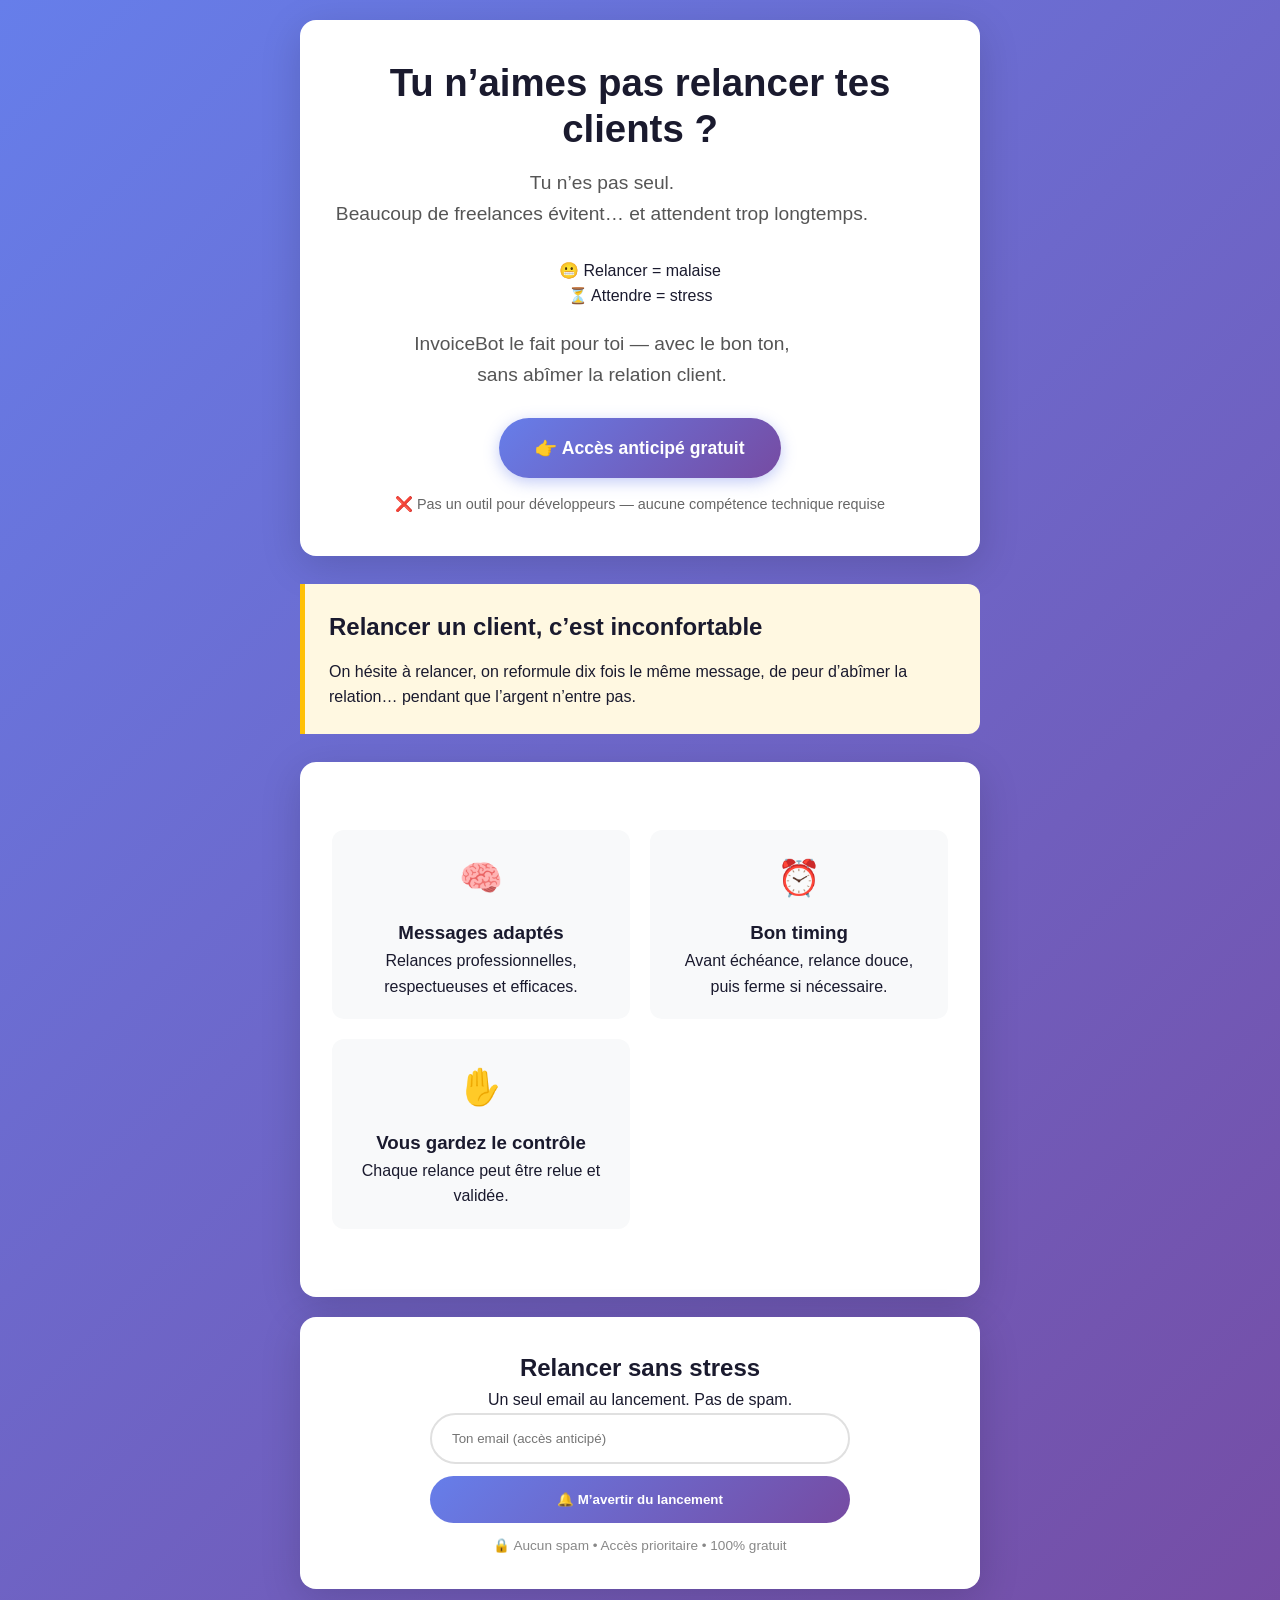
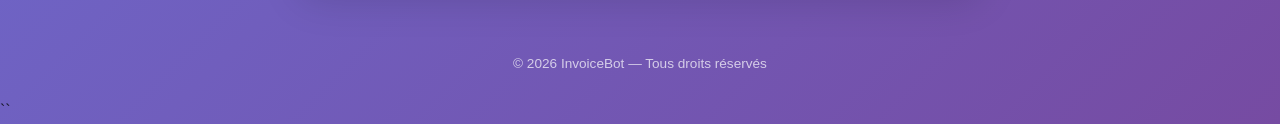
==== commit 242113e2: "Update index.html" ====
--- a/index.html
+++ b/index.html
@@ -16,7 +16,7 @@
     <meta property="og:image" content="https://images.unsplash.com/photo-1554224155-6726b3ff858f?w=1200">
 
     <!-- Favicon -->
-    <link rel="icon" href="data:image/svg+xml,<svg xmlns='http://www.w3.org/2000/svg' viewBox='0 0 100 ->
+    
     <script defer data-domain="ilouhmam2.github.io" src="https://plausible.io/js/script.outbound-links.js"></script>
 
     <style>
@@ -57,9 +57,10 @@
 <div class="container">
 
     <!-- HERO -->
-<h1>
-Tu n’aimes pas relancer tes clients ?
-</h1>
+<!-- HERO -->
+<div class="card" style="text-align:center;">
+
+<h1>Tu n’aimes pas relancer tes clients ?</h1>
 
 <p class="subtitle">
 Tu n’es pas seul.<br>
@@ -76,13 +77,15 @@
 sans abîmer la relation client.
 </p>
 
-<a href="#formulaire" class="btn-primary">👉 Accès anticipé gratuit</a>
-    </div>
+<a href="#formulaire" class="btn-primary">
+👉 Accès anticipé gratuit
+</a>
 
-<p style="text-align:center; margin-top:10px; font-size:0.9em; color:#666;">
+<p style="margin-top:15px; font-size:0.9em; color:#666;">
 ❌ Pas un outil pour développeurs — aucune compétence technique requise
 </p>
-    
+
+</div>    
     <!-- DOULEUR -->
     <div class="pain-box">
         <h2>Relancer un client, c’est inconfortable</h2>
@@ -114,13 +117,7 @@
         </div>
     </div>
 
-    <!-- PRICING
-    <div class="pricing">
-        <h2>Prix de lancement envisagé</h2>
-        <div class="price">19€<span>/mois</span></div>
-        <p>Sans engagement • Annulable à tout moment</p>
-    </div>
- -->
+    <!-- Pricing -->
     <!-- FORM -->
     <div class="card form-section" id="formulaire">
         <h2>Relancer sans stress</h2>
